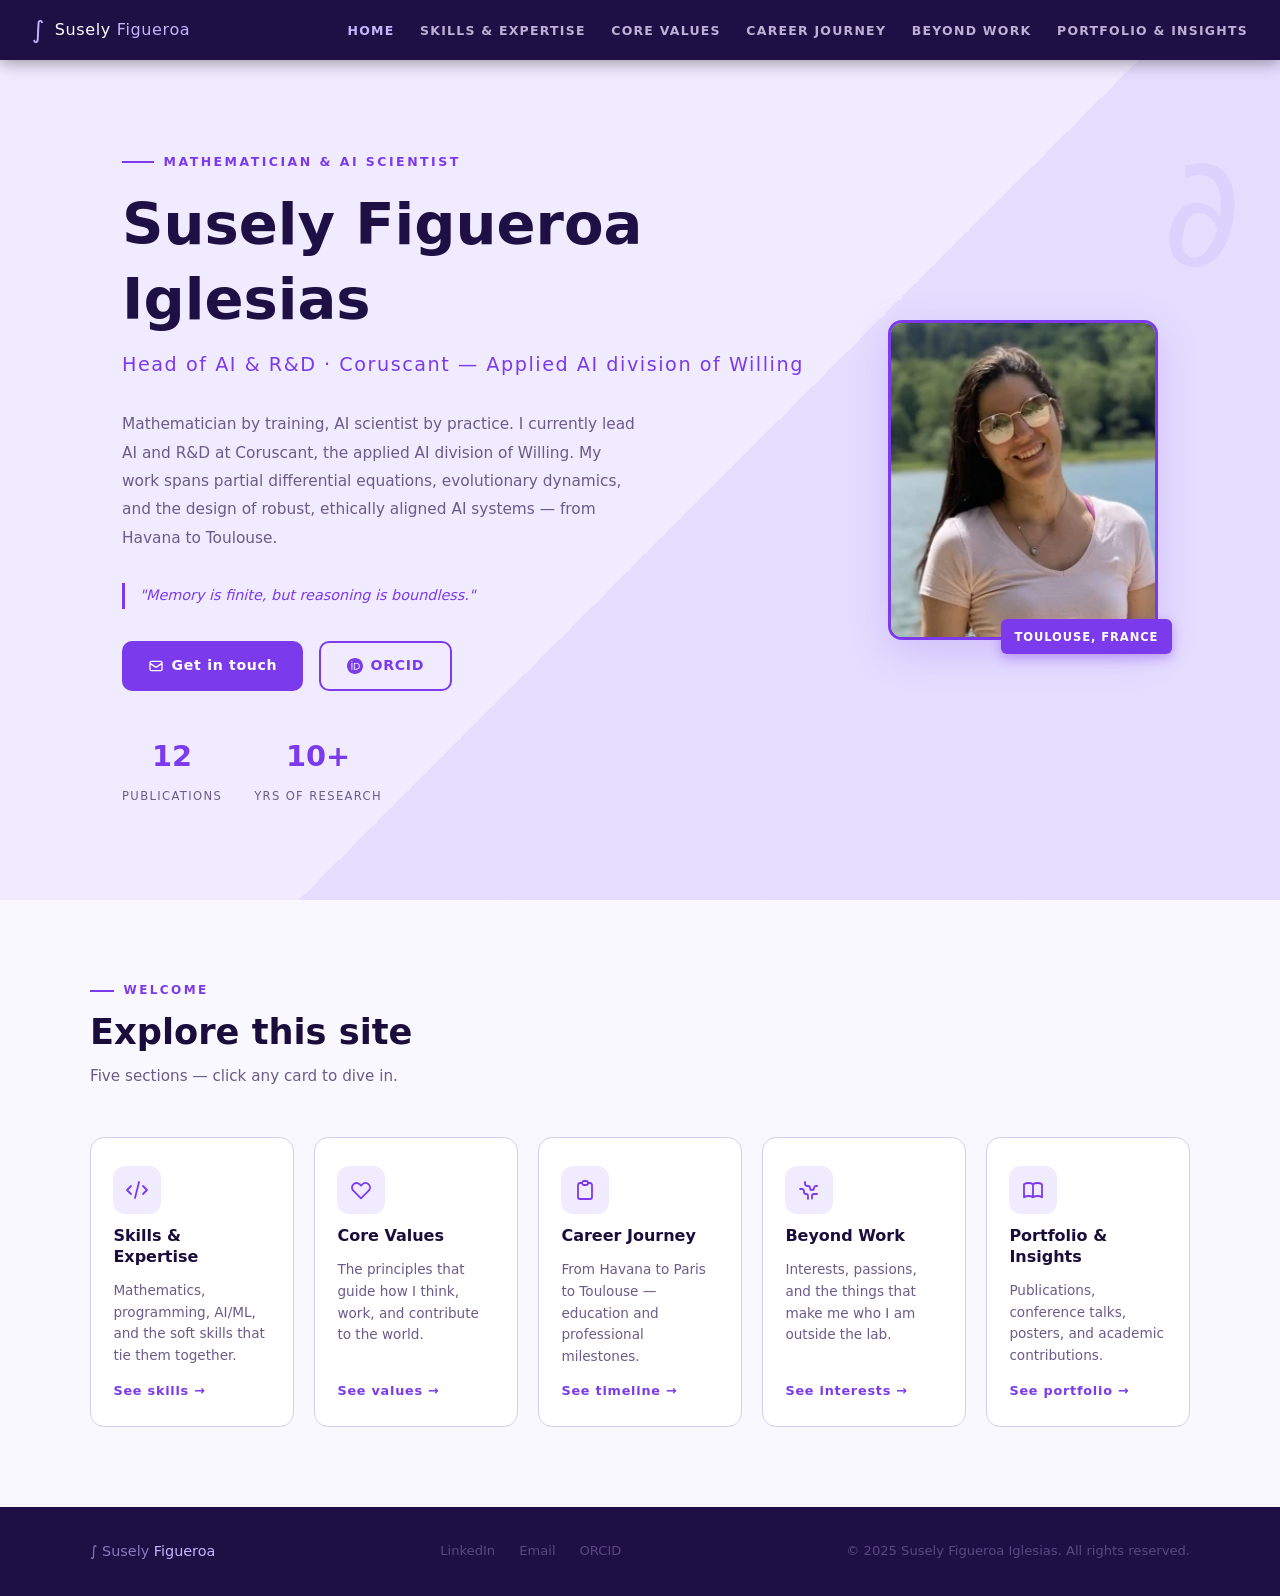
==== index.html @ dca75f53 "Initial commit" ====
<!DOCTYPE html>
<html lang="en">
<head>
  <meta charset="UTF-8">
  <meta name="viewport" content="width=device-width, initial-scale=1.0">
  <meta name="description" content="Susely Figueroa — Mathematician & AI Scientist. Personal website.">
  <title>Susely Figueroa | Welcome</title>
  <link rel="stylesheet" href="css/style.css">
</head>
<body>

  <header class="site-header">
    <a href="index.html" class="site-logo">
      <span class="logo-symbol">∫</span>
      <span class="logo-name">Susely <em>Figueroa</em></span>
    </a>
    <nav>
      <ul class="nav-links">
        <li><a href="index.html" class="active">Home</a></li>
        <li><a href="skills.html">Skills &amp; Expertise</a></li>
        <li><a href="values.html">Core Values</a></li>
        <li><a href="career.html">Career Journey</a></li>
        <li><a href="interests.html">Beyond Work</a></li>
        <li><a href="portfolio.html">Portfolio &amp; Insights</a></li>
      </ul>
    </nav>
    <button class="hamburger" id="hamburger" aria-label="Open menu">
      <span></span><span></span><span></span>
    </button>
  </header>

  <nav class="mobile-nav" id="mobileNav">
    <a href="index.html">Home</a>
    <a href="skills.html">Skills &amp; Expertise</a>
    <a href="values.html">Core Values</a>
    <a href="career.html">Career Journey</a>
    <a href="interests.html">Beyond Work</a>
    <a href="portfolio.html">Portfolio &amp; Insights</a>
  </nav>

  <!-- HERO -->
  <section class="hero">
    <div class="hero-deco">∂</div>
    <div class="hero-inner">
      <div class="hero-text">
        <p class="eyebrow">Mathematician &amp; AI Scientist</p>
        <h1>Susely Figueroa<br>Iglesias</h1>
        <p class="hero-role">Head of AI &amp; R&amp;D · Coruscant — Applied AI division of Willing</p>
        <p class="hero-bio">
          Mathematician by training, AI scientist by practice. I currently lead AI and R&amp;D
          at Coruscant, the applied AI division of Willing. My work spans partial differential
          equations, evolutionary dynamics, and the design of robust, ethically aligned AI
          systems — from Havana to Toulouse.
        </p>
        <blockquote class="hero-quote">
          "Memory is finite, but reasoning is boundless."
        </blockquote>
        <div class="hero-actions">
          <a href="mailto:susyfigueroaiglesias@gmail.com" class="btn-primary">
            <svg width="16" height="16" fill="none" viewBox="0 0 24 24" stroke="currentColor" stroke-width="2"><path stroke-linecap="round" stroke-linejoin="round" d="M3 8l7.89 5.26a2 2 0 002.22 0L21 8M5 19h14a2 2 0 002-2V7a2 2 0 00-2-2H5a2 2 0 00-2 2v10a2 2 0 002 2z"/></svg>
            Get in touch
          </a>
          <a href="https://orcid.org/0000-0003-2629-8602" target="_blank" rel="noopener" class="btn-ghost">
            <svg width="16" height="16" viewBox="0 0 24 24" fill="currentColor"><path d="M12 0C5.372 0 0 5.372 0 12s5.372 12 12 12 12-5.372 12-12S18.628 0 12 0zM7.369 4.378c.525 0 .947.431.947.947s-.422.947-.947.947-.947-.431-.947-.947.422-.947.947-.947zm-.722 3.038h1.444v10.041H6.647V7.416zm3.562 0h3.9c3.712 0 5.344 2.653 5.344 5.025 0 2.578-2.016 5.016-5.325 5.016h-3.919V7.416zm1.444 1.303v7.444h2.297c2.359 0 3.975-1.609 3.975-3.722 0-1.822-1.247-3.722-3.975-3.722h-2.297z"/></svg>
            ORCID
          </a>
        </div>
        <div class="hero-stats">
          <div class="stat"><span class="stat-n">12</span><span class="stat-l">Publications</span></div>
          <div class="stat"><span class="stat-n">10+</span><span class="stat-l">Yrs of Research</span></div>
        </div>
      </div>
      <div class="hero-image">
        <div class="profile-wrap">
          <img src="images/profile.webp" alt="Susely Figueroa" class="profile-frame">
          <span class="profile-badge">Toulouse, France</span>
        </div>
      </div>
    </div>
  </section>

  <!-- NAV CARDS -->
  <section class="section">
    <div class="section-inner">
      <p class="section-label">Welcome</p>
      <h2 class="section-title">Explore this site</h2>
      <p class="section-sub">Five sections — click any card to dive in.</p>
      <div class="cards-grid">

        <a href="skills.html" class="nav-card">
          <div class="card-icon">
            <svg width="24" height="24" fill="none" viewBox="0 0 24 24" stroke="currentColor" stroke-width="1.8"><path stroke-linecap="round" stroke-linejoin="round" d="M10 20l4-16m4 4l4 4-4 4M6 16l-4-4 4-4"/></svg>
          </div>
          <h3>Skills &amp; Expertise</h3>
          <p>Mathematics, programming, AI/ML, and the soft skills that tie them together.</p>
          <span class="card-cta">See skills →</span>
        </a>

        <a href="values.html" class="nav-card">
          <div class="card-icon">
            <svg width="24" height="24" fill="none" viewBox="0 0 24 24" stroke="currentColor" stroke-width="1.8"><path stroke-linecap="round" stroke-linejoin="round" d="M4.318 6.318a4.5 4.5 0 000 6.364L12 20.364l7.682-7.682a4.5 4.5 0 00-6.364-6.364L12 7.636l-1.318-1.318a4.5 4.5 0 00-6.364 0z"/></svg>
          </div>
          <h3>Core Values</h3>
          <p>The principles that guide how I think, work, and contribute to the world.</p>
          <span class="card-cta">See values →</span>
        </a>

        <a href="career.html" class="nav-card">
          <div class="card-icon">
            <svg width="24" height="24" fill="none" viewBox="0 0 24 24" stroke="currentColor" stroke-width="1.8"><path stroke-linecap="round" stroke-linejoin="round" d="M9 5H7a2 2 0 00-2 2v12a2 2 0 002 2h10a2 2 0 002-2V7a2 2 0 00-2-2h-2M9 5a2 2 0 002 2h2a2 2 0 002-2M9 5a2 2 0 012-2h2a2 2 0 012 2"/></svg>
          </div>
          <h3>Career Journey</h3>
          <p>From Havana to Paris to Toulouse — education and professional milestones.</p>
          <span class="card-cta">See timeline →</span>
        </a>

        <a href="interests.html" class="nav-card">
          <div class="card-icon">
            <svg width="24" height="24" fill="none" viewBox="0 0 24 24" stroke="currentColor" stroke-width="1.8"><path stroke-linecap="round" stroke-linejoin="round" d="M3.055 11H5a2 2 0 012 2v1a2 2 0 002 2 2 2 0 012 2v2.945M8 3.935V5.5A2.5 2.5 0 0010.5 8h.5a2 2 0 012 2 2 2 0 104 0 2 2 0 012-2h1.064M15 20.488V18a2 2 0 012-2h3.064"/></svg>
          </div>
          <h3>Beyond Work</h3>
          <p>Interests, passions, and the things that make me who I am outside the lab.</p>
          <span class="card-cta">See interests →</span>
        </a>

        <a href="portfolio.html" class="nav-card">
          <div class="card-icon">
            <svg width="24" height="24" fill="none" viewBox="0 0 24 24" stroke="currentColor" stroke-width="1.8"><path stroke-linecap="round" stroke-linejoin="round" d="M12 6.253v13m0-13C10.832 5.477 9.246 5 7.5 5S4.168 5.477 3 6.253v13C4.168 18.477 5.754 18 7.5 18s3.332.477 4.5 1.253m0-13C13.168 5.477 14.754 5 16.5 5c1.747 0 3.332.477 4.5 1.253v13C19.832 18.477 18.247 18 16.5 18c-1.746 0-3.332.477-4.5 1.253"/></svg>
          </div>
          <h3>Portfolio &amp; Insights</h3>
          <p>Publications, conference talks, posters, and academic contributions.</p>
          <span class="card-cta">See portfolio →</span>
        </a>

      </div>
    </div>
  </section>

  <footer class="site-footer">
    <div class="footer-inner">
      <div class="footer-logo">∫ Susely <span>Figueroa</span></div>
      <div class="footer-links">
        <a href="https://www.linkedin.com/in/susyfig/" target="_blank" rel="noopener">LinkedIn</a>
        <a href="mailto:susyfigueroaiglesias@gmail.com">Email</a>
        <a href="https://orcid.org/0000-0003-2629-8602" target="_blank" rel="noopener">ORCID</a>
      </div>
      <p class="footer-copy">&copy; 2025 Susely Figueroa Iglesias. All rights reserved.</p>
    </div>
  </footer>

  <script src="js/main.js"></script>
</body>
</html>
---- css/style.css ----
/* ============================================================
   SUSELY FIGUEROA — Personal Academic Website
   Font: system-ui (native system font stack)
   Palette: deep purple / lavender / violet accent
   ============================================================ */

/* ── 1. Variables & Reset ───────────────────────────────── */
:root {
  --bg:        #FAF8FF;   /* very pale lavender */
  --bg-alt:    #EEE9FF;   /* light lavender */
  --dark:      #1E0F45;   /* deep purple-navy */
  --dark2:     #2D1B6B;   /* medium deep purple */
  --accent:    #7C3AED;   /* vivid violet */
  --accent-lt: #9B5CF6;   /* lighter violet */
  --text:      #1A0D3B;   /* very dark purple */
  --muted:     #6B5B8A;   /* muted purple-grey */
  --border:    #D5CBF0;   /* light lavender border */
  --white:     #FFFFFF;
  --shadow:    0 4px 20px rgba(30,15,69,.09);
  --shadow-md: 0 6px 24px rgba(30,15,69,.15);
  --radius:    10px;
  --violet-lt: #F0EBFF;   /* very light violet for icon bg */
}
*, *::before, *::after { box-sizing: border-box; margin: 0; padding: 0; }
html { scroll-behavior: smooth; }
body {
  font-family: system-ui, -apple-system, BlinkMacSystemFont, 'Segoe UI', sans-serif;
  background: var(--bg);
  color: var(--text);
  line-height: 1.75;
  font-size: 1rem;
  -webkit-font-smoothing: antialiased;
  overflow-x: hidden;
}
a { color: inherit; text-decoration: none; }
img { max-width: 100%; display: block; }
h1, h2, h3, h4 { font-family: system-ui, -apple-system, BlinkMacSystemFont, 'Segoe UI', sans-serif; line-height: 1.3; }

/* ── 2. Header ──────────────────────────────────────────── */
.site-header {
  background: var(--dark);
  position: fixed;
  inset: 0 0 auto 0;
  z-index: 100;
  padding: 0 2rem;
  height: 60px;
  display: flex;
  align-items: center;
  justify-content: space-between;
  box-shadow: 0 2px 16px rgba(0,0,0,.4);
}
.site-logo {
  font-family: system-ui, -apple-system, BlinkMacSystemFont, 'Segoe UI', sans-serif;
  font-size: 1rem;
  color: #fff;
  letter-spacing: .04em;
  display: flex;
  align-items: center;
  gap: .6rem;
}
.logo-symbol { font-size: 1.5rem; color: #C4B5FD; line-height: 1; }
.logo-name em { color: #C4B5FD; font-style: normal; }

.nav-links { display: flex; gap: 1.6rem; list-style: none; }
.nav-links a {
  color: #BFB0D8;
  font-size: .78rem;
  font-weight: 700;
  letter-spacing: .1em;
  text-transform: uppercase;
  transition: color .2s;
  white-space: nowrap;
}
.nav-links a:hover, .nav-links a.active { color: #C4B5FD; }

.hamburger {
  display: none;
  flex-direction: column;
  gap: 5px;
  cursor: pointer;
  padding: 4px;
  background: none;
  border: none;
}
.hamburger span {
  display: block;
  width: 24px; height: 2px;
  background: #BFB0D8;
  transition: all .3s;
  border-radius: 2px;
}
.hamburger.open span:nth-child(1) { transform: rotate(45deg) translate(5px,5px); }
.hamburger.open span:nth-child(2) { opacity: 0; }
.hamburger.open span:nth-child(3) { transform: rotate(-45deg) translate(5px,-5px); }

/* ── 3. Mobile nav ──────────────────────────────────────── */
.mobile-nav {
  display: none;
  position: fixed;
  top: 60px; left: 0; right: 0;
  background: #130830;
  z-index: 99;
  padding: 1rem 2rem 1.5rem;
  flex-direction: column;
  border-top: 1px solid #2D1B52;
  box-shadow: 0 8px 24px rgba(0,0,0,.45);
}
.mobile-nav.open { display: flex; }
.mobile-nav a {
  color: #BFB0D8;
  padding: .75rem 0;
  border-bottom: 1px solid #2D1B52;
  font-weight: 700;
  font-size: .9rem;
  letter-spacing: .1em;
  text-transform: uppercase;
  transition: color .2s;
}
.mobile-nav a:last-child { border-bottom: none; }
.mobile-nav a:hover { color: #C4B5FD; }

@media (max-width: 860px) {
  .nav-links  { display: none; }
  .hamburger  { display: flex; }
}

/* ── 4. Hero (homepage) ─────────────────────────────────── */
.hero {
  min-height: 100vh;
  padding-top: 60px;
  background: var(--violet-lt);
  display: flex;
  align-items: center;
  position: relative;
  overflow: hidden;
}
.hero::after {
  content: '';
  position: absolute;
  inset: 0;
  background: linear-gradient(135deg, transparent 55%, rgba(196,181,253,.25) 55%);
  pointer-events: none;
}
.hero-deco {
  position: absolute;
  right: 3%; top: 15%;
  font-family: system-ui, -apple-system, BlinkMacSystemFont, 'Segoe UI', sans-serif;
  font-size: clamp(6rem, 12vw, 14rem);
  color: rgba(124,58,237,.07);
  user-select: none;
  pointer-events: none;
  line-height: 1;
  z-index: 1;
}
.hero-inner {
  position: relative; z-index: 2;
  max-width: 1100px; margin: 0 auto;
  padding: 5rem 2rem;
  display: flex; gap: 3.5rem;
  align-items: center; width: 100%;
}
.hero-text { flex: 1; min-width: 0; }
.eyebrow {
  font-size: .78rem; letter-spacing: .2em;
  text-transform: uppercase; color: var(--accent);
  font-weight: 700; margin-bottom: 1rem;
  display: flex; align-items: center; gap: .6rem;
}
.eyebrow::before { content: ''; display: block; width: 32px; height: 2px; background: var(--accent); }
.hero h1 { font-size: clamp(2.2rem, 4.5vw, 3.6rem); color: var(--dark); margin-bottom: .6rem; }
.hero-role {
  font-size: clamp(1rem, 1.8vw, 1.2rem); color: var(--accent);
  font-family: system-ui, -apple-system, BlinkMacSystemFont, 'Segoe UI', sans-serif; font-weight: 300;
  letter-spacing: .08em; margin-bottom: 1.8rem;
}
.hero-bio { font-size: .96rem; color: var(--muted); line-height: 1.85; max-width: 520px; margin-bottom: .75rem; }
.hero-quote {
  display: inline-block;
  border-left: 3px solid var(--accent);
  padding-left: .9rem;
  font-style: italic; color: var(--accent); font-size: .9rem;
  margin: 1.2rem 0 2rem;
  font-family: system-ui, -apple-system, BlinkMacSystemFont, 'Segoe UI', sans-serif;
}
.hero-actions { display: flex; gap: 1rem; flex-wrap: wrap; margin-bottom: 2.5rem; }

.btn-primary {
  background: var(--accent); color: #fff;
  padding: .7rem 1.6rem; border-radius: var(--radius);
  font-weight: 700; font-size: .88rem; letter-spacing: .05em;
  display: inline-flex; align-items: center; gap: .5rem;
  transition: background .2s, transform .2s;
}
.btn-primary:hover { background: var(--accent-lt); transform: translateY(-2px); }

.btn-ghost {
  border: 2px solid var(--accent); color: var(--accent);
  padding: .68rem 1.6rem; border-radius: var(--radius);
  font-weight: 700; font-size: .88rem; letter-spacing: .05em;
  display: inline-flex; align-items: center; gap: .5rem;
  transition: border-color .2s, color .2s, background .2s, transform .2s;
}
.btn-ghost:hover { background: var(--accent); color: #fff; transform: translateY(-2px); }

.hero-stats { display: flex; gap: 2rem; flex-wrap: wrap; }
.stat { text-align: center; }
.stat-n { font-family: system-ui, -apple-system, BlinkMacSystemFont, 'Segoe UI', sans-serif; font-size: 1.8rem; color: var(--accent); font-weight: 700; display: block; }
.stat-l { font-size: .72rem; color: var(--muted); text-transform: uppercase; letter-spacing: .12em; }

.hero-image { flex-shrink: 0; }
.profile-wrap { position: relative; width: 270px; }
.profile-frame {
  width: 270px; height: 320px;
  border-radius: 14px; object-fit: cover;
  border: 3px solid var(--accent);
  box-shadow: 0 12px 40px rgba(124,58,237,.2);
}
.profile-badge {
  position: absolute; bottom: -14px; right: -14px;
  background: var(--accent); color: #fff;
  font-size: .72rem; font-weight: 700; letter-spacing: .08em; text-transform: uppercase;
  padding: .45rem .85rem; border-radius: 6px;
  box-shadow: 0 4px 12px rgba(124,58,237,.4);
}

/* ── 5. Section helpers ─────────────────────────────────── */
.section { padding: 5rem 2rem; }
.section.alt { background: var(--bg-alt); }
.section-inner { max-width: 1100px; margin: 0 auto; }

.section-label {
  font-size: .75rem; letter-spacing: .2em;
  text-transform: uppercase; color: var(--accent); font-weight: 700;
  margin-bottom: .5rem;
  display: flex; align-items: center; gap: .6rem;
}
.section-label::before { content: ''; display: block; width: 24px; height: 2px; background: var(--accent); }
.section-title { font-size: clamp(1.6rem, 3vw, 2.2rem); color: var(--text); margin-bottom: .5rem; }
.section-sub { color: var(--muted); font-size: .95rem; margin-bottom: 3rem; max-width: 560px; }

/* ── 6. Homepage nav cards ──────────────────────────────── */
.cards-grid { display: grid; grid-template-columns: repeat(auto-fit, minmax(200px, 1fr)); gap: 1.25rem; }
.nav-card {
  background: var(--white); border: 1px solid var(--border);
  border-radius: 14px; padding: 1.75rem 1.4rem 1.5rem;
  display: flex; flex-direction: column; gap: .75rem;
  transition: transform .25s, box-shadow .25s, border-color .25s;
  position: relative; overflow: hidden;
}
.nav-card::before {
  content: ''; position: absolute; top: 0; left: 0; right: 0;
  height: 4px; background: var(--accent);
  transform: scaleX(0); transform-origin: left; transition: transform .3s;
}
.nav-card:hover { transform: translateY(-5px); box-shadow: var(--shadow); border-color: var(--accent); }
.nav-card:hover::before { transform: scaleX(1); }
.card-icon {
  width: 48px; height: 48px; background: var(--violet-lt);
  border-radius: 12px; display: flex; align-items: center; justify-content: center; color: var(--accent);
}
.nav-card h3 { font-size: 1rem; color: var(--text); }
.nav-card p { font-size: .85rem; color: var(--muted); flex: 1; line-height: 1.6; }
.card-cta {
  font-size: .8rem; font-weight: 700; color: var(--accent);
  letter-spacing: .06em; display: inline-flex; align-items: center; gap: .35rem;
  transition: gap .2s;
}
.nav-card:hover .card-cta { gap: .6rem; }

/* ── 7. Page hero (inner pages) ─────────────────────────── */
.page-hero { background: linear-gradient(135deg, #3D2080 0%, #5530A8 100%); padding: 8rem 2rem 4rem; color: #fff; }
.page-hero-inner { max-width: 1100px; margin: 0 auto; }
.page-hero .eyebrow { margin-bottom: .75rem; }
.page-hero h1 { font-size: clamp(1.8rem, 3.5vw, 2.8rem); margin-bottom: .75rem; }
.page-hero p { color: #BFB0D8; font-size: 1rem; max-width: 600px; line-height: 1.7; }

/* ── 8. Section container (inner pages) ─────────────────── */
.section-container {
  background: var(--white);
  border-radius: 12px;
  box-shadow: var(--shadow);
  padding: 2.5rem;
  margin-bottom: 2.5rem;
}
.section-container h2 {
  font-size: 1.75rem; color: var(--text);
  margin-bottom: 1.5rem; padding-bottom: .75rem;
  border-bottom: 1px solid var(--border);
  text-align: center;
}
.subsection-title {
  font-size: 1.2rem; font-weight: 700; color: var(--text);
  margin: 2rem 0 1rem; padding-bottom: .4rem;
  border-bottom: 2px solid var(--violet-lt);
  font-family: system-ui, -apple-system, BlinkMacSystemFont, 'Segoe UI', sans-serif;
}
.subgroup-title { font-size: 1rem; font-weight: 700; color: var(--text); margin-bottom: .75rem; }

/* ── 9. Skill bars ──────────────────────────────────────── */
.skills-grid { display: grid; grid-template-columns: repeat(auto-fit, minmax(220px, 1fr)); gap: 2rem 3rem; }
.skill-item { margin-bottom: .9rem; }
.skill-label { font-size: .9rem; color: var(--text); margin-bottom: .35rem; display: flex; justify-content: space-between; }
.skill-bar-bg {
  width: 100%; background: var(--bg-alt);
  border-radius: 999px; height: 6px; overflow: hidden;
}
.skill-bar-fill {
  height: 100%; background: var(--accent);
  border-radius: 999px;
  transition: width 1.2s ease-out;
}

.soft-grid { display: grid; grid-template-columns: repeat(auto-fit, minmax(260px, 1fr)); gap: 1rem; }
.soft-item {
  padding: 1.25rem 1.5rem;
  border: 1px solid var(--border); border-radius: 10px;
  transition: box-shadow .2s, transform .2s, border-color .2s;
}
.soft-item:hover { box-shadow: var(--shadow); transform: translateY(-3px); border-color: var(--accent); }
.soft-item h4 { font-size: .95rem; color: var(--text); margin-bottom: .3rem; }
.soft-item p { font-size: .85rem; color: var(--muted); line-height: 1.6; }

/* ── 10. Values alternating layout ─────────────────────── */
.values-wrap { display: flex; flex-direction: column; gap: 3rem; }
.value-row {
  display: flex; gap: 0; align-items: stretch;
  border-radius: 14px; overflow: hidden;
  border: 1px solid var(--border);
  box-shadow: var(--shadow);
  transition: box-shadow .3s, transform .3s;
}
.value-row:hover { box-shadow: var(--shadow-md); transform: translateY(-4px); }
.value-row.reverse { flex-direction: row-reverse; }

.value-img {
  flex: 0 0 260px; min-height: 260px;
  background: var(--bg-alt);
  overflow: hidden;
}
.value-img img { width: 100%; height: 100%; object-fit: cover; transition: transform .4s; }
.value-row:hover .value-img img { transform: scale(1.04); }
.value-img-placeholder {
  width: 100%; height: 100%; min-height: 260px;
  display: flex; flex-direction: column;
  align-items: center; justify-content: center;
  color: var(--muted); font-size: .82rem; text-align: center;
  gap: .5rem; background: var(--bg-alt);
  border-right: 1px dashed var(--border);
}
.value-row.reverse .value-img-placeholder { border-right: none; border-left: 1px dashed var(--border); }

.value-body {
  flex: 1; padding: 2.5rem;
  background: var(--white);
  display: flex; flex-direction: column; justify-content: center;
}
.value-num {
  font-family: system-ui, -apple-system, BlinkMacSystemFont, 'Segoe UI', sans-serif;
  font-size: 3.5rem; font-weight: 700;
  color: var(--violet-lt); line-height: 1;
  margin-bottom: .5rem;
}
.value-body h3 { font-size: 1.5rem; color: var(--text); margin-bottom: .75rem; }
.value-body p { font-size: .95rem; color: var(--muted); line-height: 1.8; }

/* ── 11. Zigzag career timeline ─────────────────────────── */
.timeline-wrap {
  position: relative;
  max-width: 860px; margin: 0 auto; padding: 1rem 0;
}
.timeline-wrap::after {
  content: '';
  position: absolute;
  width: 3px; background: var(--border);
  top: 0; bottom: 0; left: 50%; margin-left: -1.5px;
  z-index: 1;
}
.tl-event {
  padding: 10px 0;
  position: relative;
  background: inherit;
  width: 50%; margin-bottom: 2.5rem;
  z-index: 2;
}
.tl-event::after {
  content: ''; position: absolute;
  width: 16px; height: 16px;
  background: var(--accent);
  border: 3px solid var(--bg);
  border-radius: 50%;
  top: 18px; z-index: 3;
}
.tl-event.left { left: 0; padding-right: 2.5rem; }
.tl-event.left::after { right: -10px; }
.tl-event.left .tl-box { text-align: right; }
.tl-event.right { left: 50%; padding-left: 2.5rem; }
.tl-event.right::after { left: -8px; }
.tl-event.current .tl-box {
  border-color: var(--accent);
  background: #F8F5FF;
  box-shadow: 0 4px 16px rgba(124,58,237,.15);
}
.tl-box {
  padding: 1.25rem 1.5rem;
  background: var(--white);
  border: 1px solid var(--border);
  border-radius: var(--radius);
  box-shadow: var(--shadow);
  transition: transform .2s, box-shadow .2s;
}
.tl-box:hover { transform: translateY(-4px); box-shadow: var(--shadow-md); }
.tl-box h3 { font-size: .97rem; color: var(--text); margin-bottom: .25rem; }
.tl-box .tl-where { font-size: .85rem; color: var(--muted); margin-bottom: .2rem; }
.tl-box .tl-type {
  font-size: .75rem; font-weight: 700; letter-spacing: .08em;
  text-transform: uppercase; color: var(--accent);
}

/* ── 12. Interests / Beyond Work ────────────────────────── */
.interests-list { display: flex; flex-direction: column; gap: 2.5rem; }
.interest-item {
  background: var(--white); border: 1px solid var(--border);
  border-radius: 14px; overflow: hidden;
  box-shadow: var(--shadow);
  transition: transform .3s, box-shadow .3s;
  max-width: 740px; margin: 0 auto; width: 100%;
}
.interest-item:hover { transform: translateY(-6px); box-shadow: var(--shadow-md); }
.interest-img { width: 100%; height: 300px; overflow: hidden; position: relative; }
.interest-img img { width: 100%; height: 100%; object-fit: cover; transition: transform .4s; }
.interest-item:hover .interest-img img { transform: scale(1.04); }
.interest-img-placeholder {
  width: 100%; height: 300px;
  display: flex; flex-direction: column;
  align-items: center; justify-content: center;
  background: var(--bg-alt); color: var(--muted);
  font-size: .85rem; text-align: center; gap: .5rem;
  border-bottom: 1px dashed var(--border);
}
.interest-body {
  position: relative;
  margin-top: -60px; margin-left: 1rem; margin-right: 1rem;
  background: rgba(255,255,255,.96);
  backdrop-filter: blur(4px);
  border-radius: 10px;
  border: 1px solid var(--border);
  box-shadow: var(--shadow);
  padding: 1.5rem;
  z-index: 2;
}
.interest-body h3 { font-size: 1.4rem; color: var(--text); margin-bottom: .5rem; }
.interest-body p { font-size: .9rem; color: var(--muted); line-height: 1.7; }

/* ── 13. Portfolio / Publications ───────────────────────── */
.pub-list { display: flex; flex-direction: column; gap: 1.25rem; }
.pub-card {
  background: var(--white); border: 1px solid var(--border);
  border-radius: 12px; padding: 1.5rem 1.75rem;
  display: flex; gap: 1.5rem;
  transition: box-shadow .2s, transform .2s;
}
.pub-card:hover { box-shadow: var(--shadow-md); transform: translateY(-2px); }
.pub-year {
  flex-shrink: 0; font-family: system-ui, -apple-system, BlinkMacSystemFont, 'Segoe UI', sans-serif;
  font-size: 1.4rem; font-weight: 700; color: var(--accent); padding-top: 2px; min-width: 50px;
}
.pub-title { font-size: .97rem; font-weight: 700; color: var(--text); margin-bottom: .3rem; line-height: 1.45; }
.pub-authors { font-size: .84rem; color: var(--muted); margin-bottom: .2rem; }
.pub-venue { font-size: .84rem; color: var(--muted); font-style: italic; margin-bottom: .5rem; }
.pub-link {
  font-size: .8rem; font-weight: 700; color: var(--accent);
  display: inline-flex; align-items: center; gap: .3rem; transition: gap .2s;
}
.pub-link:hover { gap: .5rem; color: var(--accent-lt); }

.conf-grid { display: grid; grid-template-columns: repeat(auto-fit, minmax(260px, 1fr)); gap: 1.25rem; }
.conf-card {
  background: var(--white); border: 1px solid var(--border); border-radius: 10px;
  padding: 1.25rem 1.5rem; border-left: 4px solid var(--accent);
  transition: box-shadow .2s, transform .2s;
}
.conf-card:hover { box-shadow: var(--shadow); transform: translateY(-3px); }
.conf-year { font-size: .75rem; font-weight: 700; color: var(--accent); text-transform: uppercase; letter-spacing: .1em; margin-bottom: .3rem; }
.conf-title { font-size: .92rem; font-weight: 700; color: var(--text); margin-bottom: .25rem; }
.conf-venue { font-size: .84rem; color: var(--muted); }
.conf-link { font-size: .8rem; font-weight: 700; color: var(--accent); margin-top: .5rem; display: inline-flex; align-items: center; gap: .3rem; transition: gap .2s; }
.conf-link:hover { gap: .5rem; color: var(--accent-lt); }

/* ── 14. Footer ─────────────────────────────────────────── */
.site-footer { background: var(--dark); color: #5A4880; padding: 2rem; }
.footer-inner {
  max-width: 1100px; margin: 0 auto;
  display: flex; justify-content: space-between;
  align-items: center; flex-wrap: wrap; gap: 1rem;
}
.footer-logo { font-family: system-ui, -apple-system, BlinkMacSystemFont, 'Segoe UI', sans-serif; color: #8A7ABF; font-size: .9rem; }
.footer-logo span { color: #C4B5FD; }
.footer-links { display: flex; gap: 1.5rem; }
.footer-links a { font-size: .82rem; color: #5A4880; transition: color .2s; }
.footer-links a:hover { color: #C4B5FD; }
.footer-copy { font-size: .82rem; }

/* ── 15. Responsive ─────────────────────────────────────── */
@media (max-width: 780px) {
  .hero-inner     { flex-direction: column-reverse; text-align: center; padding: 3rem 1.5rem; }
  .hero-bio       { max-width: 100%; }
  .hero-actions   { justify-content: center; }
  .hero-stats     { justify-content: center; }
  .eyebrow        { justify-content: center; }
  .profile-wrap   { margin: 0 auto; }
  .hero::after    { display: none; }
  .hero-deco      { display: none; }

  .timeline-wrap::after { left: 20px; }
  .tl-event { width: 100%; padding-left: 3rem; padding-right: 1rem; }
  .tl-event.left, .tl-event.right { left: 0; }
  .tl-event.left .tl-box { text-align: left; }
  .tl-event.left::after, .tl-event.right::after { left: 12px; right: auto; }

  .value-row, .value-row.reverse { flex-direction: column; }
  .value-img, .value-img img, .value-img-placeholder { min-height: 200px; height: 200px; }
  .value-img-placeholder { border-right: none; border-left: none; border-bottom: 1px dashed var(--border); }

  .pub-card       { flex-direction: column; gap: .5rem; }
  .footer-inner   { flex-direction: column; text-align: center; }
}
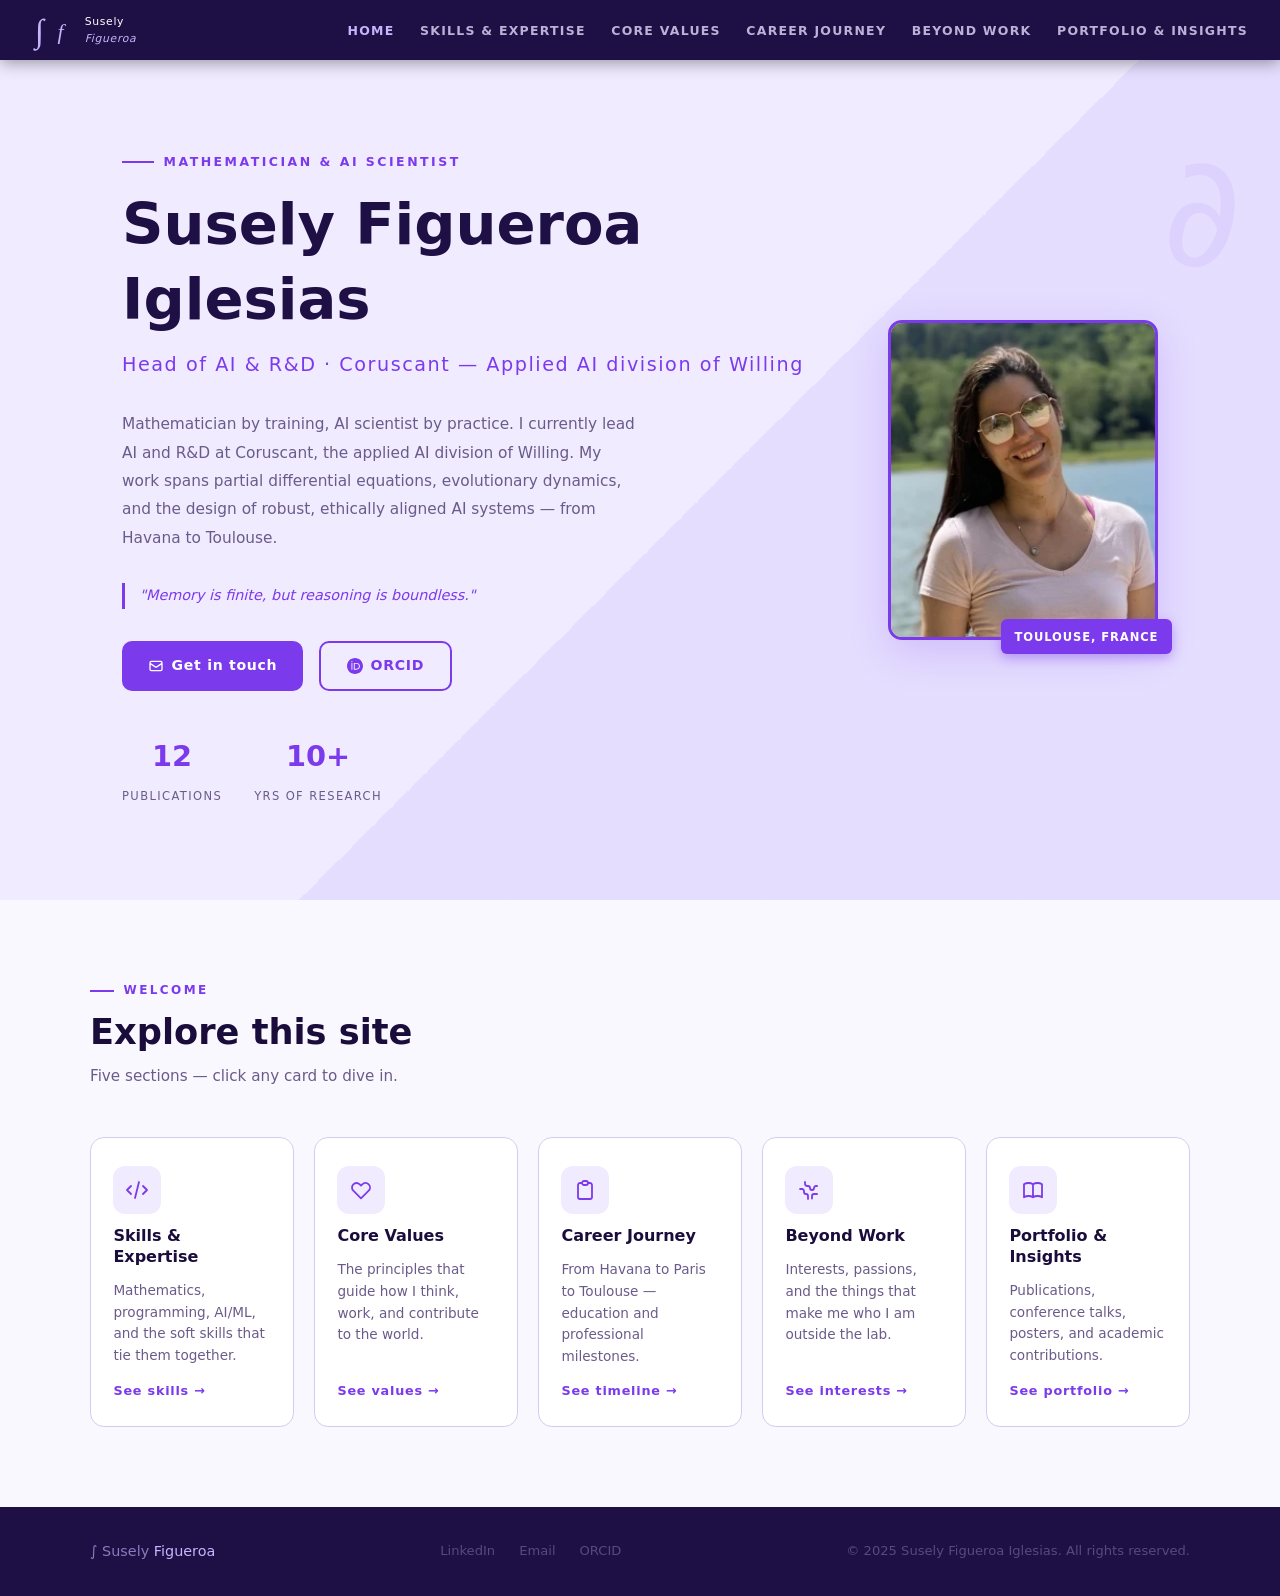
==== commit ffc3ef91: "Replace navbar symbol with SVG logo (∫f + Susely Figueroa) and add favicon" ====
--- a/index.html
+++ b/index.html
@@ -1,7 +1,8 @@
-<!DOCTYPE html>
+﻿<!DOCTYPE html>
 <html lang="en">
 <head>
   <meta charset="UTF-8">
+  <link rel="icon" type="image/png" href="images/favicon.svg">
   <meta name="viewport" content="width=device-width, initial-scale=1.0">
   <meta name="description" content="Susely Figueroa — Mathematician & AI Scientist. Personal website.">
   <title>Susely Figueroa | Welcome</title>
@@ -11,8 +12,7 @@
 
   <header class="site-header">
     <a href="index.html" class="site-logo">
-      <span class="logo-symbol">∫</span>
-      <span class="logo-name">Susely <em>Figueroa</em></span>
+      <img src="images/logo.svg" alt="Susely Figueroa" class="logo-img">
     </a>
     <nav>
       <ul class="nav-links">
--- a/css/style.css
+++ b/css/style.css
@@ -59,6 +59,7 @@
   gap: .6rem;
 }
 .logo-symbol { font-size: 1.5rem; color: #C4B5FD; line-height: 1; }
+.logo-img { height: 3.5rem; width: auto; display: block; }
 .logo-name em { color: #C4B5FD; font-style: normal; }
 
 .nav-links { display: flex; gap: 1.6rem; list-style: none; }
